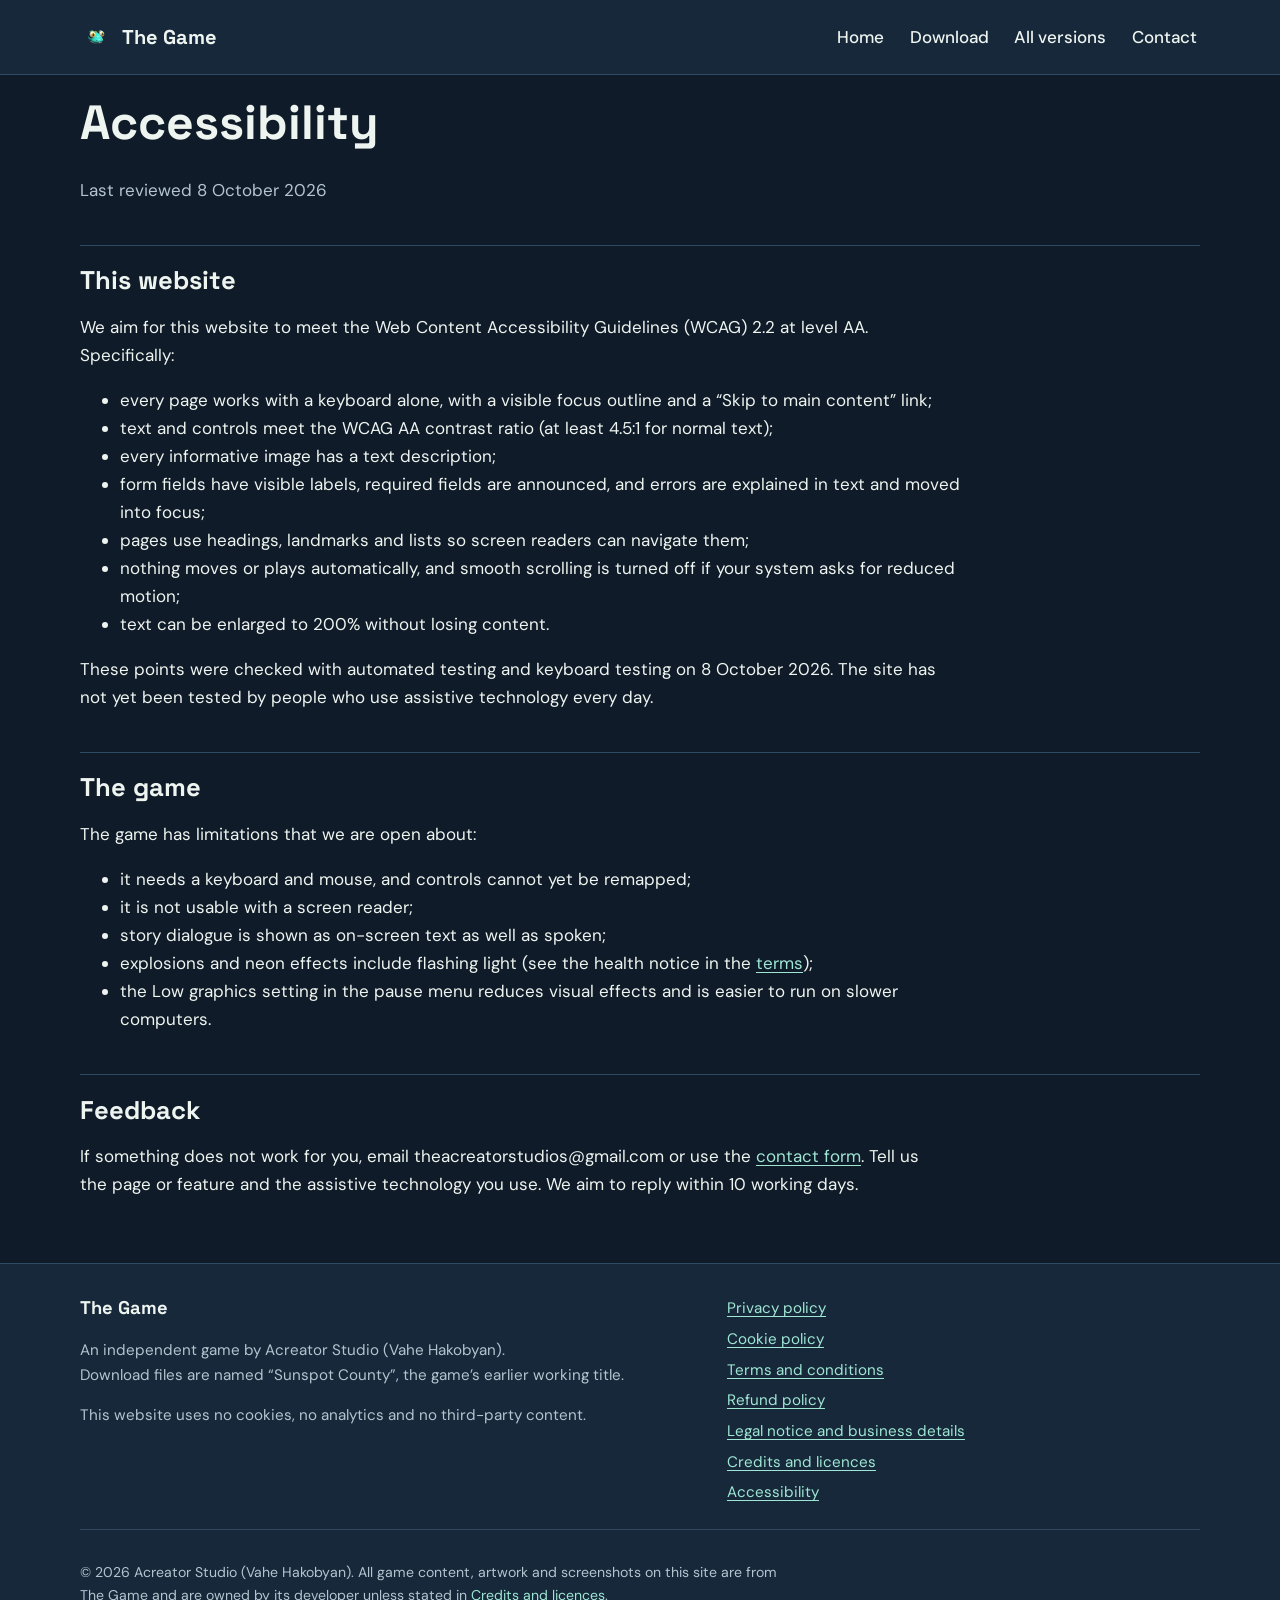
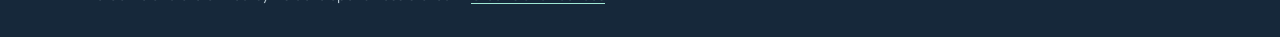
==== accessibility.html @ 73726fad "Publish website (version 1.0.1)" ====
<!doctype html>
<html lang="en">
<head>
<meta charset="utf-8">
<meta name="viewport" content="width=device-width, initial-scale=1">
<title>Accessibility · The Game</title>
<meta name="description" content="Accessibility of this website and known limitations of the game.">
<meta name="referrer" content="no-referrer">
<meta http-equiv="Content-Security-Policy" content="default-src 'self'; img-src 'self'; media-src 'self'; style-src 'self'; script-src 'self'; font-src 'self'; connect-src 'none'; form-action 'self' mailto:; base-uri 'none'; object-src 'none'">
<link rel="icon" href="assets/img/icon.png" type="image/png">
<link rel="stylesheet" href="assets/css/site.css">
<script src="assets/js/site.js" defer></script>
</head>
<body>
<a class="skip-link" href="#main">Skip to main content</a>
<header class="site-header">
 <div class="wrap header-inner">
  <a class="brand" href="index.html"><img src="assets/img/icon.png" alt="" width="32" height="32"><span>The Game</span></a>
  <nav aria-label="Main">
   <ul class="nav-list">
    <li><a href="index.html" >Home</a></li>
    <li><a href="download.html" >Download</a></li>
    <li><a href="versions.html" >All versions</a></li>
    <li><a href="contact.html" >Contact</a></li>
   </ul>
  </nav>
 </div>
</header>
<main id="main" tabindex="-1">
<div class="wrap legal">
 <h1>Accessibility</h1>
 <p class="updated">Last reviewed 8 October 2026</p>
 <h2>This website</h2>
 <p>We aim for this website to meet the Web Content Accessibility Guidelines (WCAG) 2.2 at level AA. Specifically:</p>
 <ul>
  <li>every page works with a keyboard alone, with a visible focus outline and a “Skip to main content” link;</li>
  <li>text and controls meet the WCAG AA contrast ratio (at least 4.5:1 for normal text);</li>
  <li>every informative image has a text description;</li>
  <li>form fields have visible labels, required fields are announced, and errors are explained in text and moved into focus;</li>
  <li>pages use headings, landmarks and lists so screen readers can navigate them;</li>
  <li>nothing moves or plays automatically, and smooth scrolling is turned off if your system asks for reduced motion;</li>
  <li>text can be enlarged to 200% without losing content.</li>
 </ul>
 <p>These points were checked with automated testing and keyboard testing on 8 October 2026. The site has not yet been tested by people who use assistive technology every day.</p>

 <h2>The game</h2>
 <p>The game has limitations that we are open about:</p>
 <ul>
  <li>it needs a keyboard and mouse, and controls cannot yet be remapped;</li>
  <li>it is not usable with a screen reader;</li>
  <li>story dialogue is shown as on-screen text as well as spoken;</li>
  <li>explosions and neon effects include flashing light (see the health notice in the <a href="terms.html">terms</a>);</li>
  <li>the Low graphics setting in the pause menu reduces visual effects and is easier to run on slower computers.</li>
 </ul>

 <h2>Feedback</h2>
 <p>If something does not work for you, email theacreatorstudios@gmail.com or use the <a href="contact.html">contact form</a>. Tell us the page or feature and the assistive technology you use. We aim to reply within 10 working days.</p>
</div>

</main>
<footer class="site-footer">
 <div class="wrap footer-grid">
  <div>
   <p class="footer-title">The Game</p>
   <p>An independent game by Acreator Studio (Vahe Hakobyan).<br>Download files are named “Sunspot County”, the game’s earlier working title.</p>
   <p>This website uses no cookies, no analytics and no third-party content.</p>
  </div>
  <nav aria-label="Legal">
   <ul class="footer-links">
    <li><a href="privacy.html" >Privacy policy</a></li>
    <li><a href="cookies.html" >Cookie policy</a></li>
    <li><a href="terms.html" >Terms and conditions</a></li>
    <li><a href="refunds.html" >Refund policy</a></li>
    <li><a href="legal.html" >Legal notice and business details</a></li>
    <li><a href="licenses.html" >Credits and licences</a></li>
    <li><a href="accessibility.html" aria-current="page">Accessibility</a></li>
   </ul>
  </nav>
 </div>
 <div class="wrap footer-base"><p>© 2026 Acreator Studio (Vahe Hakobyan). All game content, artwork and screenshots on this site are from The Game and are owned by its developer unless stated in <a href="licenses.html">Credits and licences</a>.</p></div>
</footer>
</body>
</html>
---- assets/css/site.css ----
/* Self-hosted fonts (SIL Open Font License 1.1). No external font requests. */
@font-face{font-family:'DM Sans';src:url('../fonts/dm-sans-latin-400-normal.woff2') format('woff2');font-weight:400;font-display:swap}
@font-face{font-family:'DM Sans';src:url('../fonts/dm-sans-latin-500-normal.woff2') format('woff2');font-weight:500;font-display:swap}
@font-face{font-family:'DM Sans';src:url('../fonts/dm-sans-latin-700-normal.woff2') format('woff2');font-weight:700;font-display:swap}
@font-face{font-family:'Space Grotesk';src:url('../fonts/space-grotesk-latin-500-normal.woff2') format('woff2');font-weight:500;font-display:swap}
@font-face{font-family:'Space Grotesk';src:url('../fonts/space-grotesk-latin-700-normal.woff2') format('woff2');font-weight:700;font-display:swap}

/* Palette follows the in-game interface. Every text/background pair used
   below meets WCAG 2.2 AA (checked by scripts/check-site.mjs). */
:root{--bg:#0f1b28;--panel:#16283a;--panel-2:#1c3247;--line:#2f4a63;--text:#eef4f0;--muted:#b4c4cf;--accent:#b9f499;--accent-ink:#0f1b28;--link:#9fe7d4;--todo-bg:#ffe58a;--todo-ink:#1d1600;--warn-bg:#3a2a12;--warn-line:#d9a441;--focus:#ffd166}
*{box-sizing:border-box}
html{scroll-behavior:smooth}
@media (prefers-reduced-motion:reduce){html{scroll-behavior:auto}*{transition:none!important;animation:none!important}}
body{margin:0;background:var(--bg);color:var(--text);font:400 1.0625rem/1.65 'DM Sans',system-ui,sans-serif}
h1,h2,h3{font-family:'Space Grotesk','DM Sans',sans-serif;line-height:1.2;margin:1.6em 0 .5em}
h1{font-size:clamp(2rem,4vw,3rem);margin-top:.4em}
h2{font-size:1.6rem}h3{font-size:1.2rem}
p,li{max-width:72ch}
a{color:var(--link);text-underline-offset:.2em}
a:hover{color:var(--text)}
:focus-visible{outline:3px solid var(--focus);outline-offset:3px;border-radius:4px}
img{max-width:100%;height:auto;display:block}
.wrap{width:min(1120px,100% - 2.5rem);margin-inline:auto}
.skip-link{position:absolute;left:1rem;top:-4rem;background:var(--accent);color:var(--accent-ink);padding:.6rem 1rem;border-radius:8px;font-weight:700;z-index:10}
.skip-link:focus{top:1rem}
.site-header{border-bottom:1px solid var(--line);background:var(--panel)}
.header-inner{display:flex;align-items:center;justify-content:space-between;gap:1rem;flex-wrap:wrap;padding:.8rem 0}
.brand{display:flex;align-items:center;gap:.6rem;color:var(--text);text-decoration:none;font:700 1.25rem 'Space Grotesk',sans-serif}
.brand img{border-radius:8px}
.nav-list,.footer-links{list-style:none;margin:0;padding:0;display:flex;flex-wrap:wrap;gap:.3rem 1.2rem}
.nav-list a{display:inline-block;padding:.45rem .2rem;color:var(--text);text-decoration:none;font-weight:500;min-height:44px;line-height:2}
.nav-list a[aria-current=page]{text-decoration:underline;text-decoration-color:var(--accent);text-decoration-thickness:3px}
main{display:block;padding-bottom:3rem}
main:focus{outline:none}
.hero{position:relative;background:var(--panel);border-bottom:1px solid var(--line)}
.hero-grid{display:grid;grid-template-columns:1.05fr 1fr;gap:2rem;align-items:center;padding:2.5rem 0}
.hero p.lead{font-size:1.2rem;color:var(--muted)}
.hero img{border-radius:14px;border:1px solid var(--line)}
@media (max-width:820px){.hero-grid{grid-template-columns:1fr}}
.button{display:inline-flex;align-items:center;justify-content:center;gap:.5rem;min-height:48px;padding:.7rem 1.2rem;border-radius:10px;border:2px solid var(--accent);background:var(--accent);color:var(--accent-ink);font-weight:700;text-decoration:none;cursor:pointer;font-size:1rem}
.button:hover{background:#d3fbbd;color:var(--accent-ink)}
.button.secondary{background:transparent;color:var(--text);border-color:var(--line)}
.button.secondary:hover{border-color:var(--accent)}
.button-row{display:flex;flex-wrap:wrap;gap:.8rem;margin:1.2rem 0}
.notice{border:1px solid var(--warn-line);background:var(--warn-bg);border-radius:12px;padding:1rem 1.2rem;margin:1.5rem 0}
.notice h2,.notice h3{margin-top:0}
mark.todo{background:var(--todo-bg);color:var(--todo-ink);padding:0 .25em;border-radius:3px;font-weight:700}
.trailer{margin:0 0 2rem;background:var(--panel);border:1px solid var(--line);border-radius:14px;overflow:hidden}.trailer video{display:block;width:100%;height:auto;background:#000}.trailer figcaption{padding:.9rem 1.1rem;color:var(--muted)}
.gallery{display:grid;grid-template-columns:repeat(auto-fill,minmax(300px,1fr));gap:1.2rem;padding:0;list-style:none}
.gallery figure{margin:0;background:var(--panel);border:1px solid var(--line);border-radius:12px;overflow:hidden}
.gallery figcaption{padding:.7rem .9rem;color:var(--muted);font-size:.95rem}
.features{display:grid;grid-template-columns:repeat(auto-fit,minmax(240px,1fr));gap:1rem;list-style:none;padding:0}
.features li{background:var(--panel);border:1px solid var(--line);border-radius:12px;padding:1rem 1.1rem}
.features strong{display:block;font-family:'Space Grotesk',sans-serif;font-size:1.1rem;margin-bottom:.2rem}
.platforms{display:grid;grid-template-columns:repeat(auto-fit,minmax(300px,1fr));gap:1.2rem}
.platform{background:var(--panel);border:1px solid var(--line);border-radius:14px;padding:1.2rem 1.3rem}
.platform.recommended{border-color:var(--accent);box-shadow:0 0 0 1px var(--accent)}
.platform h2{margin-top:0}
.platform .badge{display:inline-block;background:var(--accent);color:var(--accent-ink);border-radius:6px;padding:.05rem .5rem;font-size:.85rem;font-weight:700;margin-left:.4rem;vertical-align:middle}
.file-list{list-style:none;padding:0;margin:0}
.file-list li{border-top:1px solid var(--line);padding:.9rem 0}
.file-meta{color:var(--muted);font-size:.92rem;margin:.3rem 0 0}
.status{font-size:.92rem;color:var(--muted)}
code,.hash{font-family:ui-monospace,Menlo,Consolas,monospace;font-size:.85rem;word-break:break-all;color:var(--text)}
table{border-collapse:collapse;width:100%;margin:1rem 0}
caption{text-align:left;color:var(--muted);padding-bottom:.4rem}
th,td{border:1px solid var(--line);padding:.55rem .7rem;text-align:left;vertical-align:top}
th{background:var(--panel-2)}
.table-scroll{overflow-x:auto}
.legal h2{border-top:1px solid var(--line);padding-top:1.2rem}
.updated{color:var(--muted)}
form.contact{display:grid;gap:1.1rem;max-width:640px;background:var(--panel);border:1px solid var(--line);border-radius:14px;padding:1.4rem}
.field label,.check label{font-weight:700;display:block;margin-bottom:.3rem}
.hint{color:var(--muted);font-size:.92rem;margin:.1rem 0 .4rem}
input[type=text],input[type=email],textarea,select{width:100%;font:inherit;color:var(--text);background:var(--bg);border:2px solid #6f8aa3;border-radius:8px;padding:.6rem .7rem;min-height:48px}
textarea{min-height:160px;resize:vertical}
input[aria-invalid=true],textarea[aria-invalid=true]{border-color:#ff9a9a}
.error{color:#ffb4b4;font-weight:700;margin:.3rem 0 0}
.error:empty{display:none}
.check{display:grid;grid-template-columns:auto 1fr;gap:.7rem;align-items:start}
.check input{width:24px;height:24px;margin-top:.2rem;accent-color:var(--accent)}
.check label{font-weight:400;margin:0}
.req{color:#ffb4b4}
.site-footer{border-top:1px solid var(--line);background:var(--panel);color:var(--muted);font-size:.95rem;padding:2rem 0 1rem}
.footer-grid{display:grid;grid-template-columns:1.3fr 1fr;gap:2rem}
@media (max-width:720px){.footer-grid{grid-template-columns:1fr}}
.footer-title{font:700 1.15rem 'Space Grotesk',sans-serif;color:var(--text);margin-top:0}
.footer-links{flex-direction:column;gap:.35rem}
.footer-links a{color:var(--link)}
.footer-base{border-top:1px solid var(--line);margin-top:1.5rem;padding-top:1rem;font-size:.88rem}
.visually-hidden{position:absolute!important;width:1px;height:1px;overflow:hidden;clip:rect(0 0 0 0);white-space:nowrap}
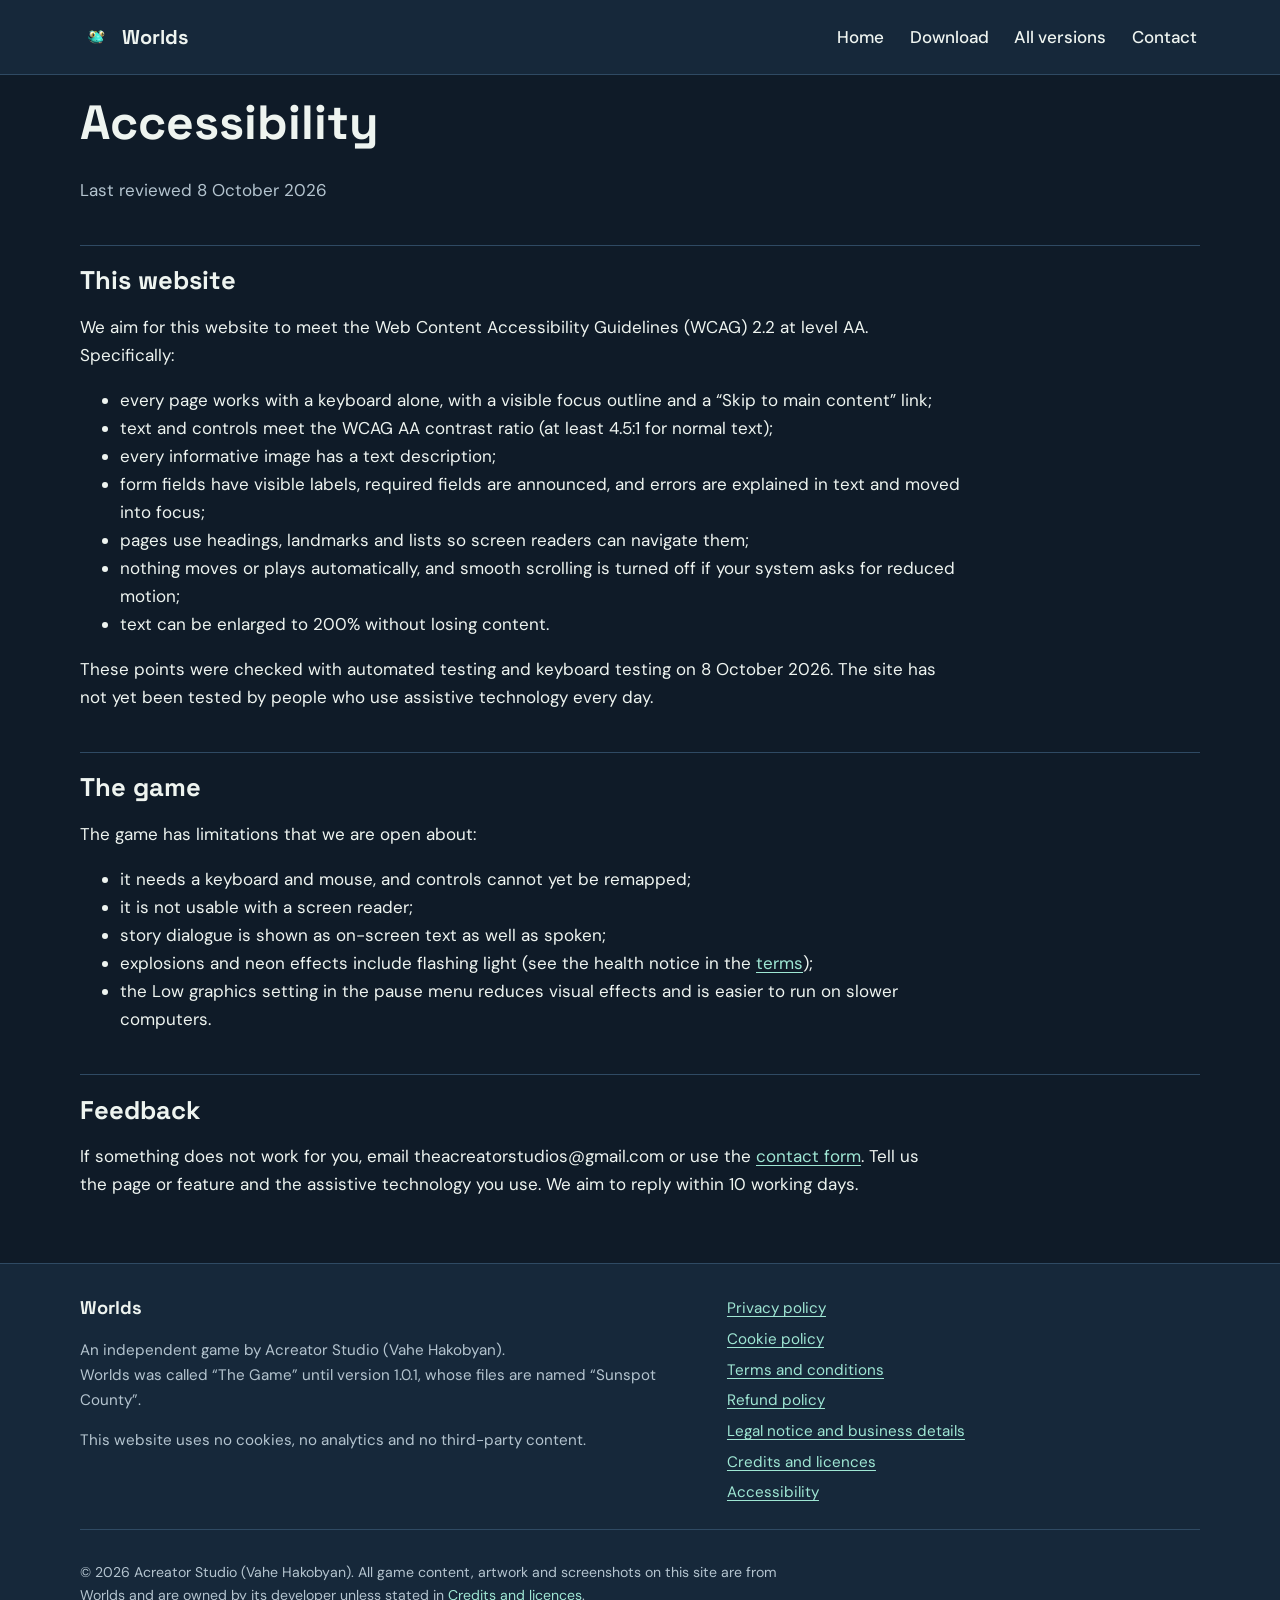
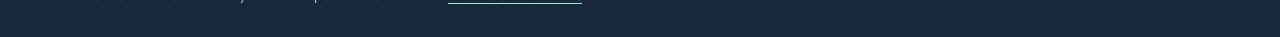
==== commit ad7ba48b: "Publish website (version 1.1.0)" ====
--- a/accessibility.html
+++ b/accessibility.html
@@ -3,8 +3,19 @@
 <head>
 <meta charset="utf-8">
 <meta name="viewport" content="width=device-width, initial-scale=1">
-<title>Accessibility · The Game</title>
+<title>Accessibility · Worlds</title>
 <meta name="description" content="Accessibility of this website and known limitations of the game.">
+<link rel="canonical" href="https://vvvvhe.github.io/the-game/accessibility.html">
+<meta property="og:type" content="website">
+<meta property="og:site_name" content="Worlds">
+<meta property="og:title" content="Accessibility · Worlds">
+<meta property="og:description" content="Accessibility of this website and known limitations of the game.">
+<meta property="og:url" content="https://vvvvhe.github.io/the-game/accessibility.html">
+<meta property="og:image" content="https://vvvvhe.github.io/the-game/assets/img/hero-lantern-market-1600.jpg">
+<meta property="og:image:width" content="1600">
+<meta property="og:image:height" content="900">
+<meta property="og:image:alt" content="Bruno stands on a rain-soaked cobbled square at night in the Lantern Quarter, facing the Jade Noodle shop and strings of red paper lanterns, while residents walk under a “Chinatown City · Night” sign.">
+<meta name="twitter:card" content="summary_large_image">
 <meta name="referrer" content="no-referrer">
 <meta http-equiv="Content-Security-Policy" content="default-src 'self'; img-src 'self'; media-src 'self'; style-src 'self'; script-src 'self'; font-src 'self'; connect-src 'none'; form-action 'self' mailto:; base-uri 'none'; object-src 'none'">
 <link rel="icon" href="assets/img/icon.png" type="image/png">
@@ -15,7 +26,7 @@
 <a class="skip-link" href="#main">Skip to main content</a>
 <header class="site-header">
  <div class="wrap header-inner">
-  <a class="brand" href="index.html"><img src="assets/img/icon.png" alt="" width="32" height="32"><span>The Game</span></a>
+  <a class="brand" href="index.html"><img src="assets/img/icon.png" alt="" width="32" height="32"><span>Worlds</span></a>
   <nav aria-label="Main">
    <ul class="nav-list">
     <li><a href="index.html" >Home</a></li>
@@ -61,8 +72,8 @@
 <footer class="site-footer">
  <div class="wrap footer-grid">
   <div>
-   <p class="footer-title">The Game</p>
-   <p>An independent game by Acreator Studio (Vahe Hakobyan).<br>Download files are named “Sunspot County”, the game’s earlier working title.</p>
+   <p class="footer-title">Worlds</p>
+   <p>An independent game by Acreator Studio (Vahe Hakobyan).<br>Worlds was called “The Game” until version 1.0.1, whose files are named “Sunspot County”.</p>
    <p>This website uses no cookies, no analytics and no third-party content.</p>
   </div>
   <nav aria-label="Legal">
@@ -77,7 +88,7 @@
    </ul>
   </nav>
  </div>
- <div class="wrap footer-base"><p>© 2026 Acreator Studio (Vahe Hakobyan). All game content, artwork and screenshots on this site are from The Game and are owned by its developer unless stated in <a href="licenses.html">Credits and licences</a>.</p></div>
+ <div class="wrap footer-base"><p>© 2026 Acreator Studio (Vahe Hakobyan). All game content, artwork and screenshots on this site are from Worlds and are owned by its developer unless stated in <a href="licenses.html">Credits and licences</a>.</p></div>
 </footer>
 </body>
 </html>
